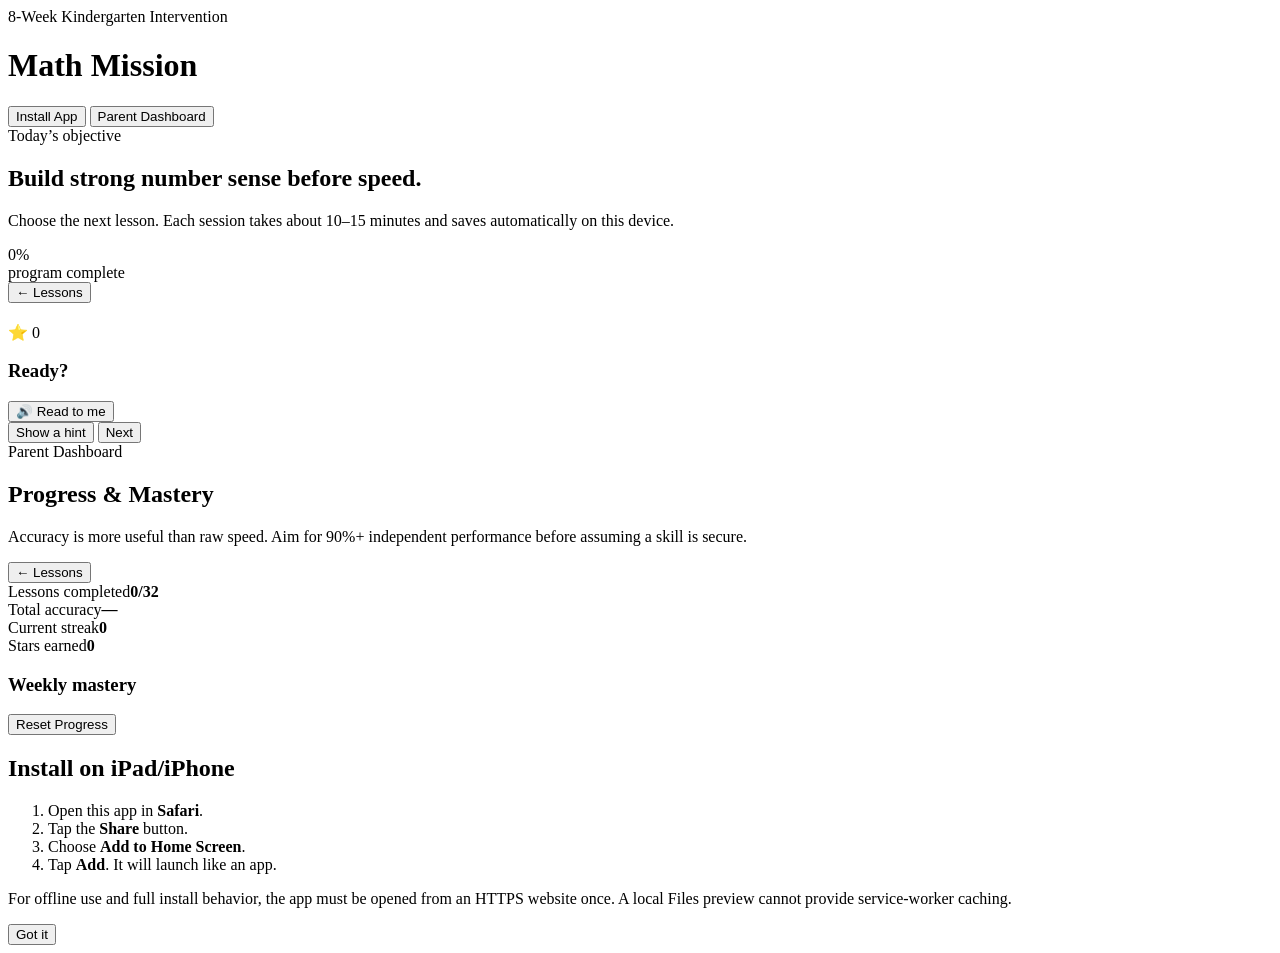
==== index.html @ c3e80261 "Add Math Mission app shell" ====
<!doctype html>
<html lang="en">
<head>
  <meta charset="utf-8">
  <meta name="viewport" content="width=device-width, initial-scale=1, viewport-fit=cover">
  <meta name="theme-color" content="#111827">
  <meta name="apple-mobile-web-app-capable" content="yes">
  <meta name="apple-mobile-web-app-status-bar-style" content="black-translucent">
  <meta name="apple-mobile-web-app-title" content="Math Mission">
  <meta name="mobile-web-app-capable" content="yes">
  <meta name="description" content="An 8-week interactive kindergarten mathematics intervention aligned to foundational Eureka Math² concepts.">
  <link rel="manifest" href="manifest.webmanifest">
  <link rel="apple-touch-icon" href="icons/icon-180.png">
  <link rel="icon" href="icons/icon-192.png" sizes="192x192">
  <link rel="stylesheet" href="styles.css">
  <title>Kindergarten Math Mission</title>
</head>
<body>
  <div id="app" class="app-shell">
    <header class="topbar">
      <div>
        <div class="eyebrow">8-Week Kindergarten Intervention</div>
        <h1>Math Mission</h1>
      </div>
      <div class="top-actions">
        <button id="installBtn" class="btn secondary" type="button">Install App</button>
        <button id="parentBtn" class="btn secondary" type="button">Parent Dashboard</button>
      </div>
    </header>

    <main>
      <section id="homeView" class="view active" aria-labelledby="homeTitle">
        <div class="hero card">
          <div>
            <div class="eyebrow">Today’s objective</div>
            <h2 id="homeTitle">Build strong number sense before speed.</h2>
            <p>Choose the next lesson. Each session takes about 10–15 minutes and saves automatically on this device.</p>
          </div>
          <div class="hero-score">
            <div class="big-number" id="overallPct">0%</div>
            <div class="muted">program complete</div>
          </div>
        </div>

        <div class="progress-track" aria-label="Overall program progress"><div id="overallBar" class="progress-bar"></div></div>

        <div class="week-grid" id="weekGrid"></div>
      </section>

      <section id="lessonView" class="view" aria-live="polite">
        <div class="lesson-head">
          <button id="backBtn" class="btn secondary" type="button">← Lessons</button>
          <div class="lesson-meta">
            <div id="lessonEyebrow" class="eyebrow"></div>
            <h2 id="lessonTitle"></h2>
            <p id="lessonGoal" class="muted"></p>
          </div>
          <div class="lesson-score" id="lessonScore">⭐ 0</div>
        </div>

        <div class="progress-track"><div id="lessonBar" class="progress-bar"></div></div>

        <div class="activity card">
          <div class="activity-top">
            <div>
              <div id="roundLabel" class="eyebrow"></div>
              <h3 id="promptText">Ready?</h3>
            </div>
            <button id="speakBtn" class="btn secondary" type="button">🔊 Read to me</button>
          </div>
          <div id="activityStage" class="activity-stage"></div>
          <div id="feedback" class="feedback" role="status"></div>
          <div class="activity-actions">
            <button id="hintBtn" class="btn secondary hidden" type="button">Show a hint</button>
            <button id="nextBtn" class="btn primary hidden" type="button">Next</button>
          </div>
        </div>
      </section>

      <section id="parentView" class="view" aria-labelledby="parentTitle">
        <div class="parent-head">
          <div>
            <div class="eyebrow">Parent Dashboard</div>
            <h2 id="parentTitle">Progress & Mastery</h2>
            <p class="muted">Accuracy is more useful than raw speed. Aim for 90%+ independent performance before assuming a skill is secure.</p>
          </div>
          <button id="parentBackBtn" class="btn secondary" type="button">← Lessons</button>
        </div>
        <div class="stats-grid">
          <div class="stat card"><span>Lessons completed</span><strong id="statLessons">0/32</strong></div>
          <div class="stat card"><span>Total accuracy</span><strong id="statAccuracy">—</strong></div>
          <div class="stat card"><span>Current streak</span><strong id="statStreak">0</strong></div>
          <div class="stat card"><span>Stars earned</span><strong id="statStars">0</strong></div>
        </div>
        <div class="card">
          <div class="section-title-row"><h3>Weekly mastery</h3><button id="resetBtn" class="btn danger" type="button">Reset Progress</button></div>
          <div id="parentTableWrap" class="table-wrap"></div>
        </div>
      </section>
    </main>

    <div id="installModal" class="modal hidden" role="dialog" aria-modal="true" aria-labelledby="installTitle">
      <div class="modal-card">
        <h2 id="installTitle">Install on iPad/iPhone</h2>
        <ol>
          <li>Open this app in <strong>Safari</strong>.</li>
          <li>Tap the <strong>Share</strong> button.</li>
          <li>Choose <strong>Add to Home Screen</strong>.</li>
          <li>Tap <strong>Add</strong>. It will launch like an app.</li>
        </ol>
        <p class="muted">For offline use and full install behavior, the app must be opened from an HTTPS website once. A local Files preview cannot provide service-worker caching.</p>
        <button id="closeInstall" class="btn primary" type="button">Got it</button>
      </div>
    </div>
  </div>
  <script src="app.js" defer></script>
</body>
</html>
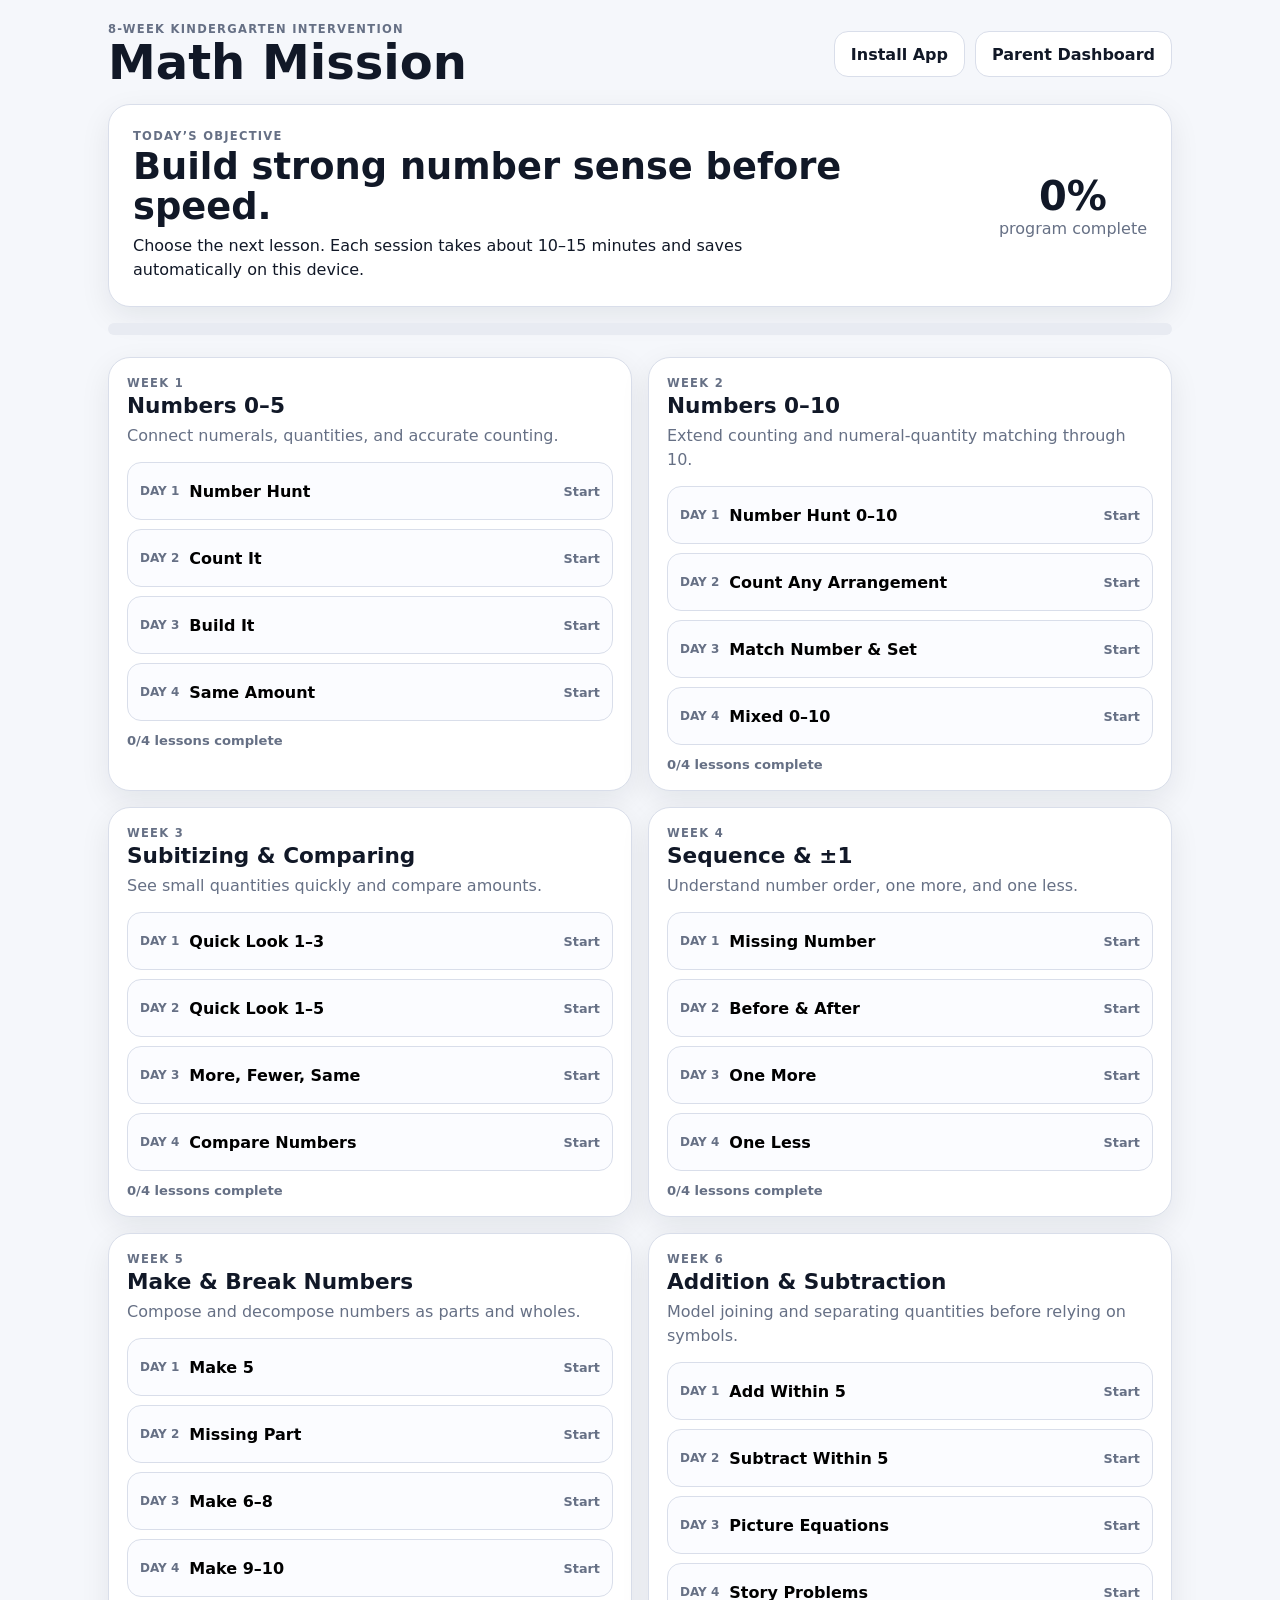
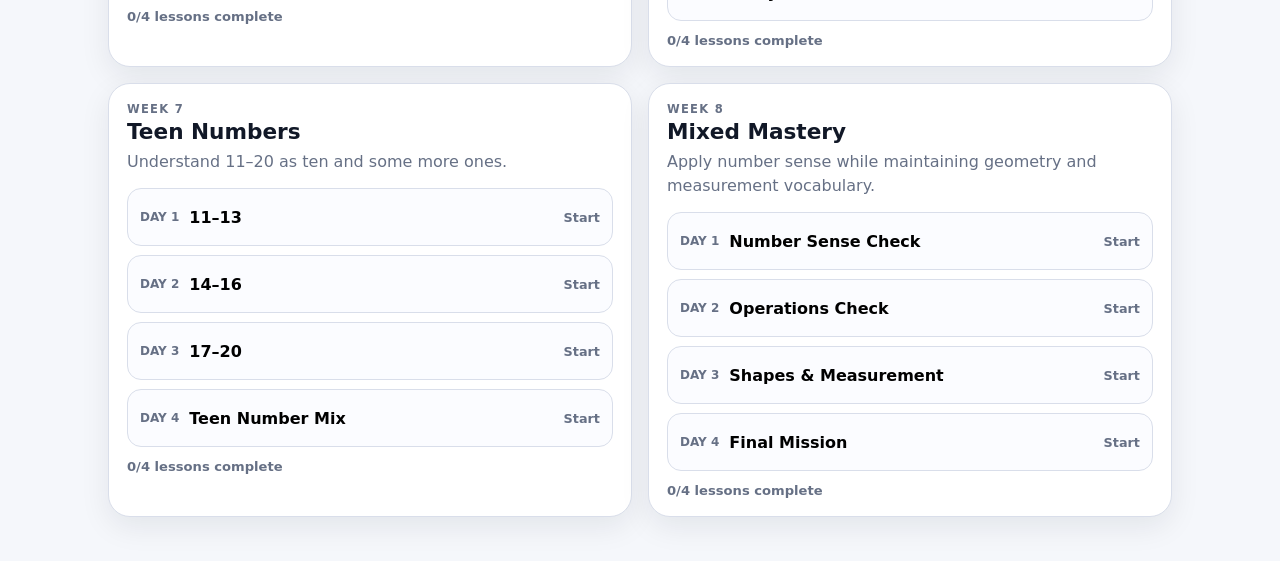
==== commit 6c04386a: "Use verified PWA icon asset" ====
--- a/index.html
+++ b/index.html
@@ -10,7 +10,7 @@
   <meta name="mobile-web-app-capable" content="yes">
   <meta name="description" content="An 8-week interactive kindergarten mathematics intervention aligned to foundational Eureka Math² concepts.">
   <link rel="manifest" href="manifest.webmanifest">
-  <link rel="apple-touch-icon" href="icons/icon-180.png">
+  <link rel="apple-touch-icon" href="icons/icon-192.png">
   <link rel="icon" href="icons/icon-192.png" sizes="192x192">
   <link rel="stylesheet" href="styles.css">
   <title>Kindergarten Math Mission</title>
--- a/styles.css
+++ b/styles.css
@@ -0,0 +1,28 @@
+:root{
+  --bg:#f5f7fb;--panel:#ffffff;--text:#111827;--muted:#667085;--border:#d9deea;
+  --accent:#4f46e5;--accent2:#7c3aed;--good:#16794b;--bad:#b42318;--warn:#9a6700;
+  --shadow:0 10px 30px rgba(17,24,39,.08);--radius:22px;
+}
+*{box-sizing:border-box}
+html{font-family:Inter,ui-rounded,"SF Pro Rounded","SF Pro Display",system-ui,-apple-system,BlinkMacSystemFont,"Segoe UI",sans-serif;background:var(--bg);color:var(--text)}
+body{margin:0;min-width:320px;background:var(--bg)}
+button,input{font:inherit}
+button{touch-action:manipulation}
+button:focus-visible{outline:4px solid rgba(79,70,229,.25);outline-offset:2px}
+.app-shell{max-width:1100px;margin:0 auto;padding:18px 18px 44px}
+.topbar,.lesson-head,.parent-head,.activity-top,.section-title-row{display:flex;align-items:center;justify-content:space-between;gap:16px;flex-wrap:wrap}
+.topbar{padding:4px 0 18px}.topbar h1,.parent-head h2,.lesson-meta h2{margin:2px 0 0}.top-actions{display:flex;gap:10px;flex-wrap:wrap}
+.eyebrow{text-transform:uppercase;letter-spacing:.11em;font-weight:800;font-size:.72rem;color:var(--muted)}
+h1{font-size:clamp(2rem,4vw,3rem);line-height:1;margin:0}h2{font-size:clamp(1.55rem,3vw,2.3rem);line-height:1.08}h3{font-size:1.35rem;margin:0}
+p{line-height:1.5}.muted{color:var(--muted)}
+.card{background:var(--panel);border:1px solid var(--border);border-radius:var(--radius);box-shadow:var(--shadow)}
+.hero{padding:24px;display:grid;grid-template-columns:1fr auto;gap:22px;align-items:center}.hero h2{margin:4px 0 8px}.hero p{margin:0;max-width:700px}.hero-score{text-align:center;min-width:130px}.big-number{font-weight:900;font-size:2.5rem}
+.btn{min-height:46px;border-radius:14px;border:1px solid transparent;padding:10px 16px;font-weight:800;cursor:pointer;background:var(--panel);color:var(--text)}.btn.primary{background:var(--accent);color:white}.btn.secondary{border-color:var(--border)}.btn.danger{border-color:#f4c7c3;color:var(--bad);background:#fff7f6}.btn:disabled{opacity:.45;cursor:not-allowed}
+.progress-track{height:12px;background:#e8ebf2;border-radius:999px;overflow:hidden;margin:16px 0 22px}.progress-bar{height:100%;width:0;background:linear-gradient(90deg,var(--accent),var(--accent2));transition:width .25s ease}
+.week-grid{display:grid;grid-template-columns:repeat(2,minmax(0,1fr));gap:16px}.week-card{padding:18px}.week-card h3{margin:3px 0 6px}.week-card p{margin:0 0 14px}.lesson-list{display:grid;gap:9px}.lesson-row{width:100%;display:grid;grid-template-columns:auto 1fr auto;align-items:center;gap:10px;text-align:left;border:1px solid var(--border);background:#fbfcff;border-radius:14px;padding:11px 12px;cursor:pointer;min-height:58px}.lesson-row:hover{border-color:#b8c0d5}.lesson-row .day{font-size:.75rem;color:var(--muted);font-weight:800}.lesson-row .name{font-weight:850}.lesson-row .status{font-size:.8rem;color:var(--muted);font-weight:800}.lesson-row.complete{border-color:#b7e1cf;background:#f4fbf7}.week-progress{font-size:.82rem;font-weight:800;color:var(--muted);margin-top:12px}
+.view{display:none}.view.active{display:block}.lesson-head{align-items:flex-start}.lesson-meta{flex:1;min-width:220px}.lesson-score{font-weight:900;border:1px solid var(--border);background:white;border-radius:999px;padding:10px 14px}.activity{padding:22px}.activity-stage{min-height:300px;display:flex;align-items:center;justify-content:center;flex-direction:column;padding:20px 4px}.feedback{min-height:34px;text-align:center;font-size:1.15rem;font-weight:900}.feedback.good{color:var(--good)}.feedback.bad{color:var(--bad)}.feedback.hint{color:var(--warn)}.activity-actions{display:flex;gap:10px;justify-content:center;flex-wrap:wrap;margin-top:10px}.hidden{display:none!important}
+.choice-grid{display:grid;grid-template-columns:repeat(3,minmax(0,1fr));gap:12px;width:min(100%,560px)}.choice{min-height:86px;border:2px solid var(--border);border-radius:20px;background:white;font-size:2.1rem;font-weight:900;cursor:pointer}.choice.smalltext{font-size:1.15rem}.choice.selected{border-color:var(--accent);background:#f3f2ff}.prompt-big{text-align:center;font-size:clamp(2rem,7vw,4.1rem);font-weight:950;margin-bottom:20px}.dots{display:flex;flex-wrap:wrap;justify-content:center;align-items:center;gap:14px;max-width:520px;min-height:150px}.dot{width:58px;height:58px;border-radius:50%;background:#111827}.dot.ghost{background:#cbd2df}.ten-frame{display:grid;grid-template-columns:repeat(5,64px);gap:8px;padding:10px;border:3px solid #111827;border-radius:14px;background:white}.ten-cell{width:64px;height:64px;border:2px solid #98a2b3;border-radius:10px;background:#f8fafc}.ten-cell.on{background:#111827;border-color:#111827}.ten-cell.removed{background:#fee4e2;border-color:#f97066;position:relative}.ten-cell.removed:after{content:"×";position:absolute;inset:0;display:grid;place-items:center;color:#b42318;font-size:2rem;font-weight:900}.compare-wrap{display:grid;grid-template-columns:1fr auto 1fr;gap:18px;align-items:center;width:min(100%,680px)}.compare-box{min-height:180px;border:2px solid var(--border);border-radius:20px;display:flex;align-items:center;justify-content:center;flex-wrap:wrap;gap:10px;padding:16px;background:white}.vs{font-weight:950;color:var(--muted)}.number-card{font-size:clamp(4rem,14vw,8rem);font-weight:950;line-height:1}.sequence{display:flex;gap:10px;align-items:center;justify-content:center;flex-wrap:wrap}.seq-item{width:64px;height:64px;border:2px solid var(--border);background:white;border-radius:14px;display:grid;place-items:center;font-size:1.8rem;font-weight:900}.seq-item.blank{border-style:dashed;color:var(--accent)}.equation{font-size:clamp(2.2rem,8vw,4.8rem);font-weight:950}.story{font-size:1.3rem;font-weight:750;line-height:1.5;max-width:700px;text-align:center}.shape-stage{display:flex;align-items:center;justify-content:center;min-height:180px}.shape{display:inline-block}.circle{width:120px;height:120px;border-radius:50%;background:#111827}.square{width:120px;height:120px;background:#111827}.rectangle{width:170px;height:100px;background:#111827}.triangle{width:0;height:0;border-left:68px solid transparent;border-right:68px solid transparent;border-bottom:120px solid #111827}.hexagon{width:120px;height:70px;background:#111827;position:relative}.hexagon:before,.hexagon:after{content:"";position:absolute;left:0;border-left:60px solid transparent;border-right:60px solid transparent}.hexagon:before{bottom:100%;border-bottom:35px solid #111827}.hexagon:after{top:100%;border-top:35px solid #111827}.bars{display:flex;align-items:flex-end;justify-content:center;gap:35px;min-height:180px}.bar-choice{border:2px solid var(--border);background:white;border-radius:16px;padding:14px;cursor:pointer}.bar{height:36px;background:#111827;border-radius:9px}.sort-scene{display:flex;flex-wrap:wrap;gap:12px;justify-content:center;max-width:560px}.sort-item{width:62px;height:62px;display:grid;place-items:center;font-size:2.6rem}
+.stats-grid{display:grid;grid-template-columns:repeat(4,minmax(0,1fr));gap:14px;margin:20px 0}.stat{padding:18px}.stat span{display:block;color:var(--muted);font-weight:700;font-size:.86rem}.stat strong{display:block;font-size:1.8rem;margin-top:4px}.parent-head{align-items:flex-start}.section-title-row{margin-bottom:12px}.table-wrap{overflow-x:auto}.progress-table{width:100%;border-collapse:collapse;min-width:720px}.progress-table th,.progress-table td{text-align:left;padding:12px;border-bottom:1px solid var(--border);font-size:.9rem}.badge{display:inline-flex;align-items:center;border-radius:999px;padding:5px 9px;font-weight:850;font-size:.78rem}.badge.good{background:#eaf8f1;color:var(--good)}.badge.mid{background:#fff6df;color:var(--warn)}.badge.low{background:#fff1f0;color:var(--bad)}.modal{position:fixed;inset:0;background:rgba(17,24,39,.56);display:grid;place-items:center;padding:20px;z-index:100}.modal-card{width:min(100%,520px);background:white;border-radius:24px;padding:24px;box-shadow:var(--shadow)}.modal-card ol{line-height:1.8;padding-left:22px}
+@media(max-width:760px){.app-shell{padding:12px 12px 36px}.week-grid{grid-template-columns:1fr}.hero{grid-template-columns:1fr}.hero-score{text-align:left}.stats-grid{grid-template-columns:repeat(2,1fr)}.activity{padding:16px}.activity-stage{min-height:270px}.ten-frame{grid-template-columns:repeat(5,minmax(0,1fr));width:min(100%,360px)}.ten-cell{width:100%;aspect-ratio:1/1;height:auto;min-height:48px}.compare-wrap{grid-template-columns:1fr;gap:10px}.vs{text-align:center}.choice-grid{grid-template-columns:repeat(2,minmax(0,1fr))}.choice{min-height:76px}.dot{width:48px;height:48px}}
+@media(max-width:420px){.stats-grid{grid-template-columns:1fr 1fr}.choice-grid{grid-template-columns:repeat(2,1fr)}.top-actions{width:100%}.top-actions .btn{flex:1}.prompt-big{font-size:2.5rem}}
+@media(prefers-reduced-motion:reduce){*{scroll-behavior:auto!important;transition:none!important}}
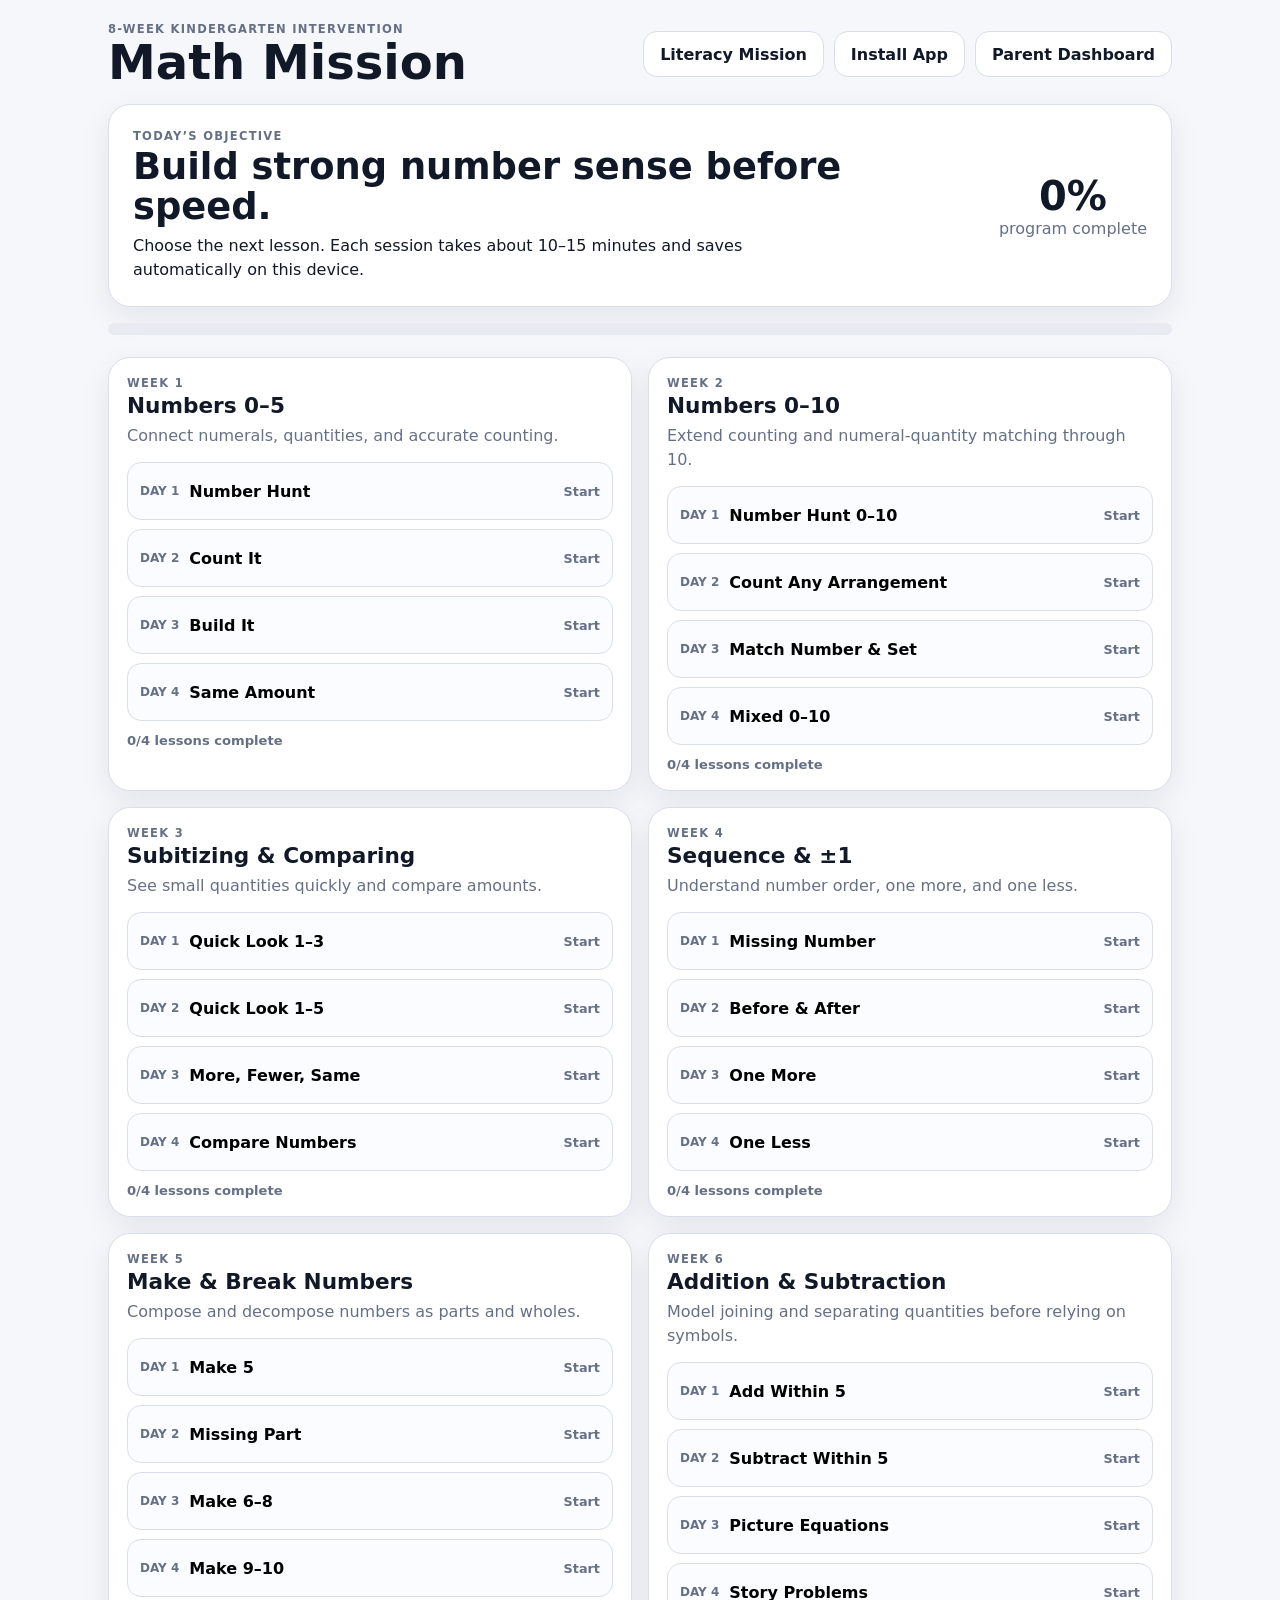
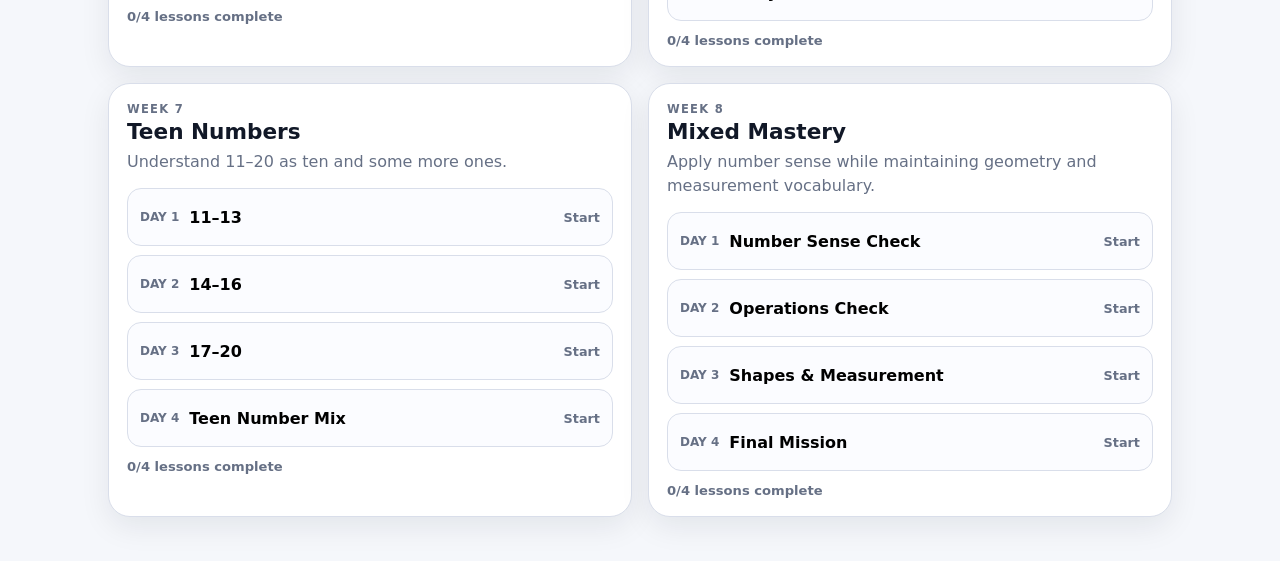
==== commit 6c2235e6: "Link Math Mission to Literacy Mission" ====
--- a/index.html
+++ b/index.html
@@ -23,6 +23,7 @@
         <h1>Math Mission</h1>
       </div>
       <div class="top-actions">
+        <a href="literacy/" class="btn secondary" style="text-decoration:none;display:inline-flex;align-items:center;justify-content:center">Literacy Mission</a>
         <button id="installBtn" class="btn secondary" type="button">Install App</button>
         <button id="parentBtn" class="btn secondary" type="button">Parent Dashboard</button>
       </div>
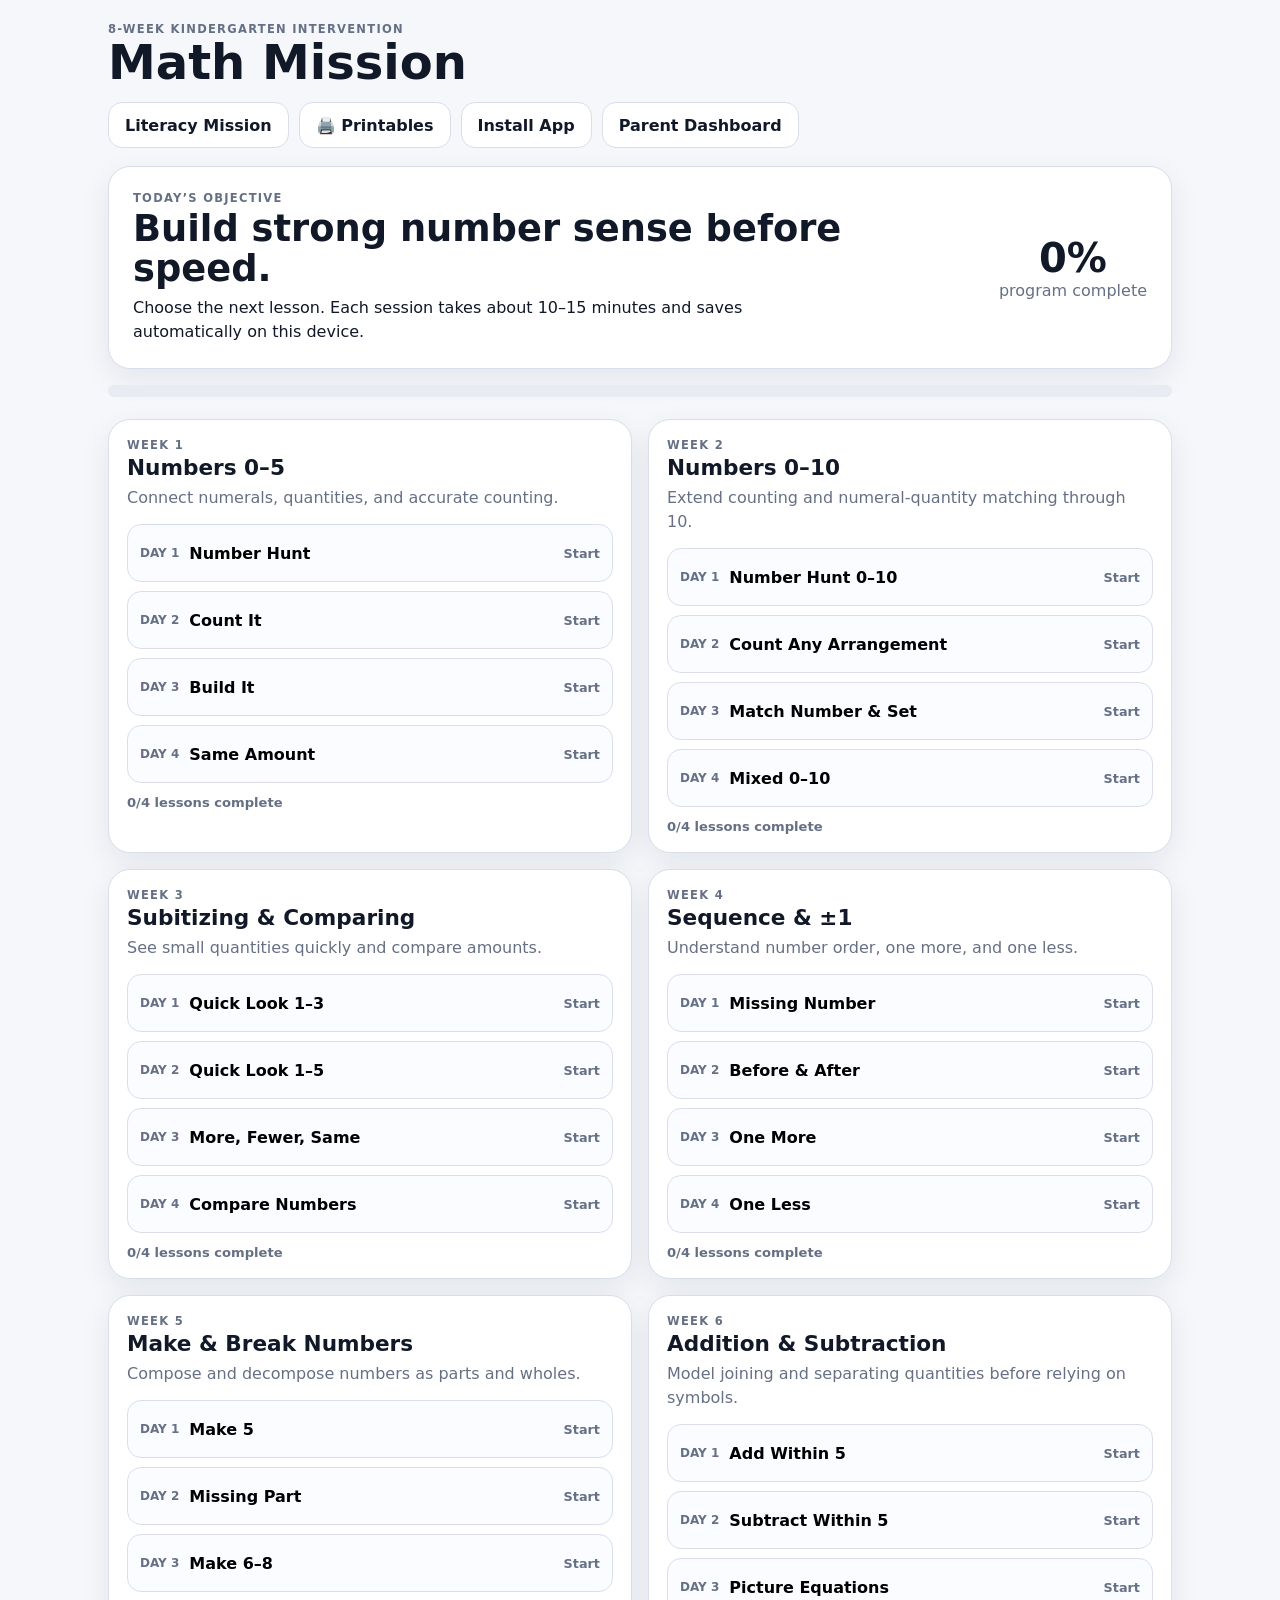
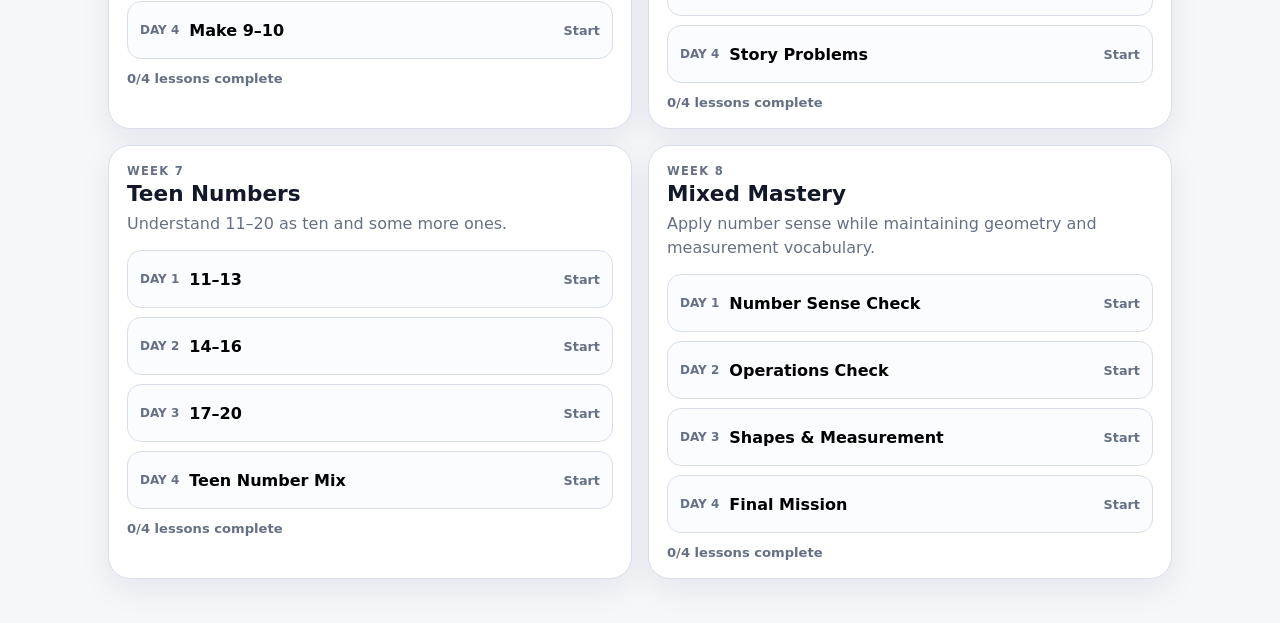
==== commit 3df84864: "Add printables to Math Mission navigation" ====
--- a/index.html
+++ b/index.html
@@ -24,6 +24,7 @@
       </div>
       <div class="top-actions">
         <a href="literacy/" class="btn secondary" style="text-decoration:none;display:inline-flex;align-items:center;justify-content:center">Literacy Mission</a>
+        <a href="worksheets.html" class="btn secondary" style="text-decoration:none;display:inline-flex;align-items:center;justify-content:center">🖨️ Printables</a>
         <button id="installBtn" class="btn secondary" type="button">Install App</button>
         <button id="parentBtn" class="btn secondary" type="button">Parent Dashboard</button>
       </div>
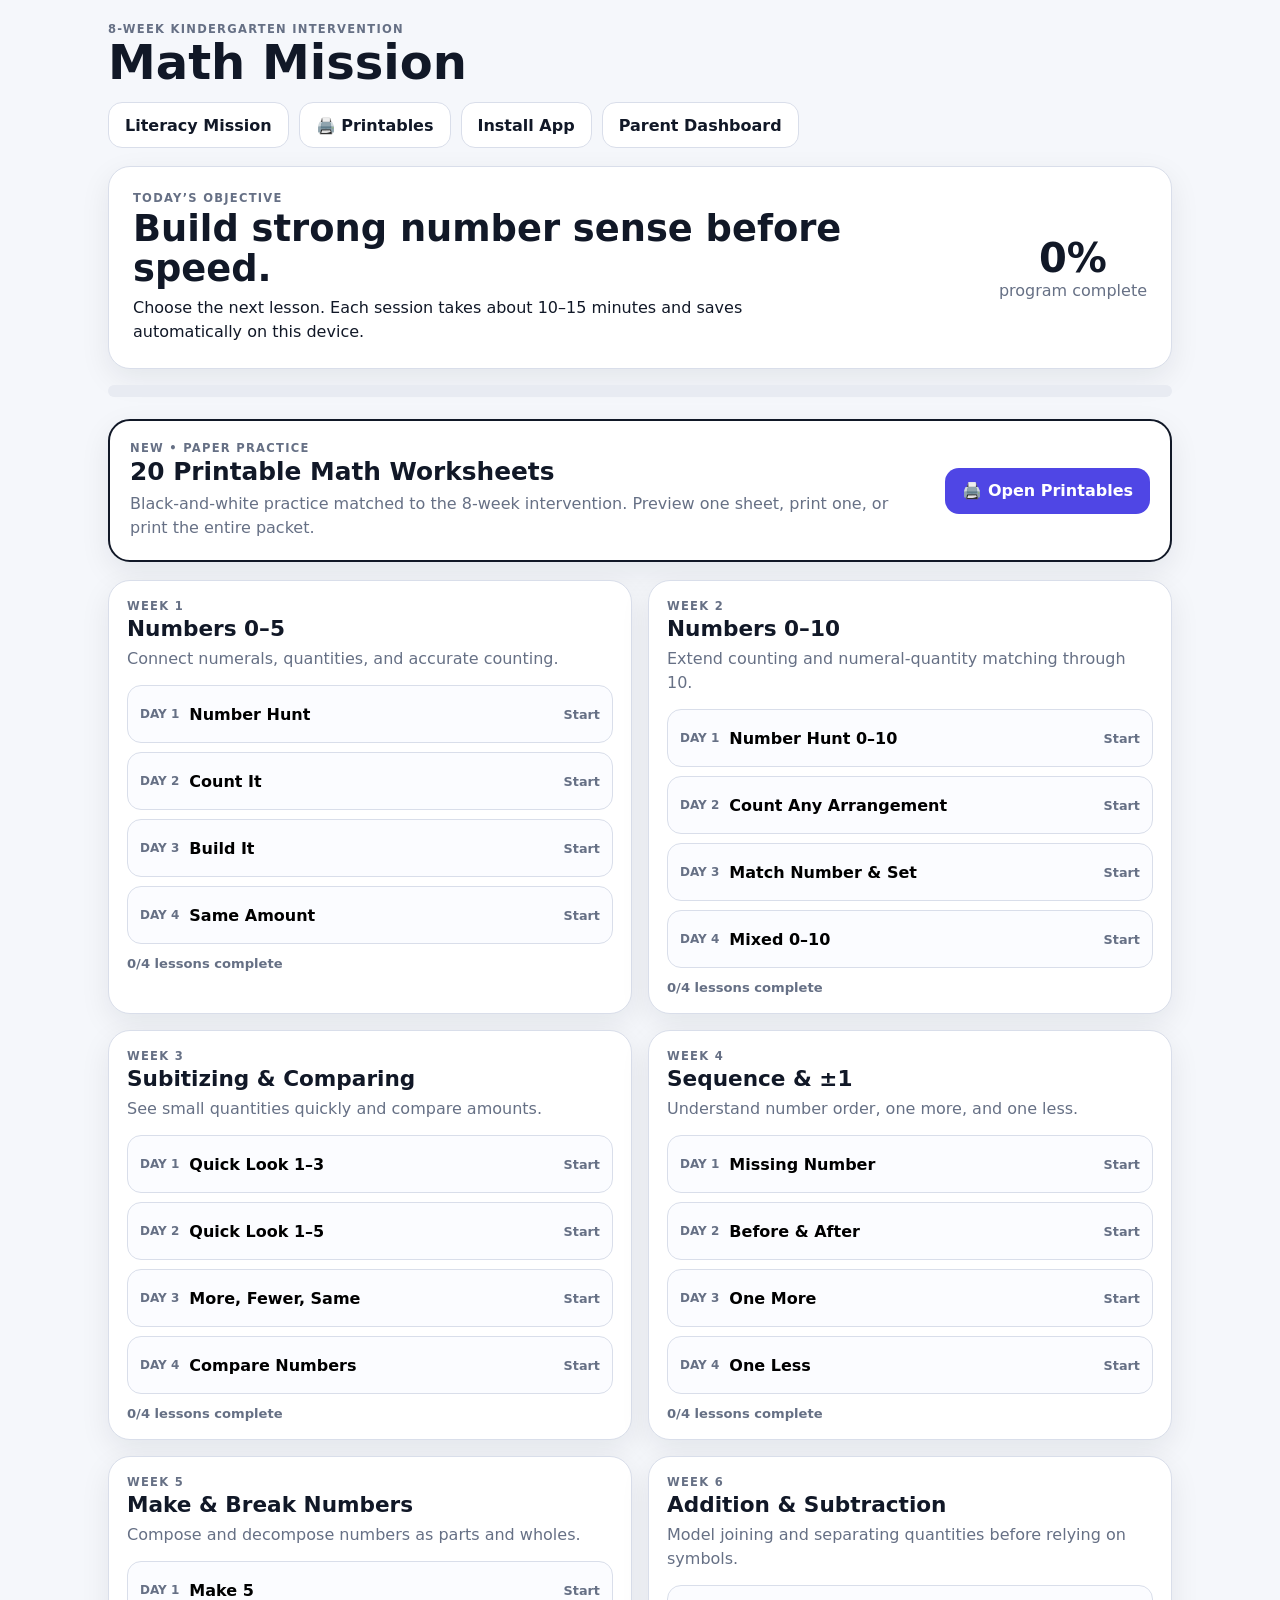
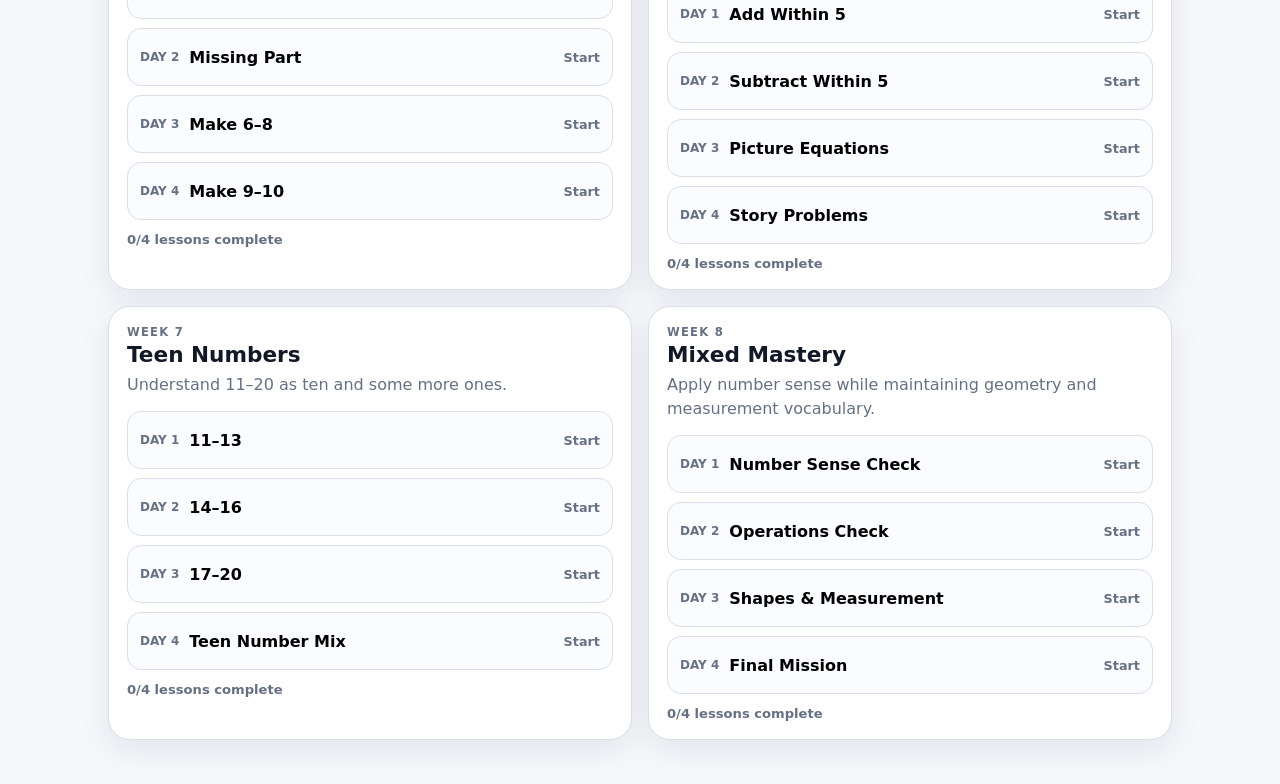
==== commit 97df7e76: "Feature printable worksheets on Math Mission home screen" ====
--- a/index.html
+++ b/index.html
@@ -45,6 +45,15 @@
         </div>
 
         <div class="progress-track" aria-label="Overall program progress"><div id="overallBar" class="progress-bar"></div></div>
+
+        <div class="card" style="padding:20px;margin-bottom:18px;display:flex;align-items:center;justify-content:space-between;gap:16px;flex-wrap:wrap;border:2px solid #111827">
+          <div style="min-width:220px;flex:1">
+            <div class="eyebrow">New • Paper Practice</div>
+            <h2 style="margin:4px 0 6px;font-size:1.55rem">20 Printable Math Worksheets</h2>
+            <p class="muted" style="margin:0">Black-and-white practice matched to the 8-week intervention. Preview one sheet, print one, or print the entire packet.</p>
+          </div>
+          <a href="worksheets.html" class="btn primary" style="text-decoration:none;display:inline-flex;align-items:center;justify-content:center;min-width:170px">🖨️ Open Printables</a>
+        </div>
 
         <div class="week-grid" id="weekGrid"></div>
       </section>
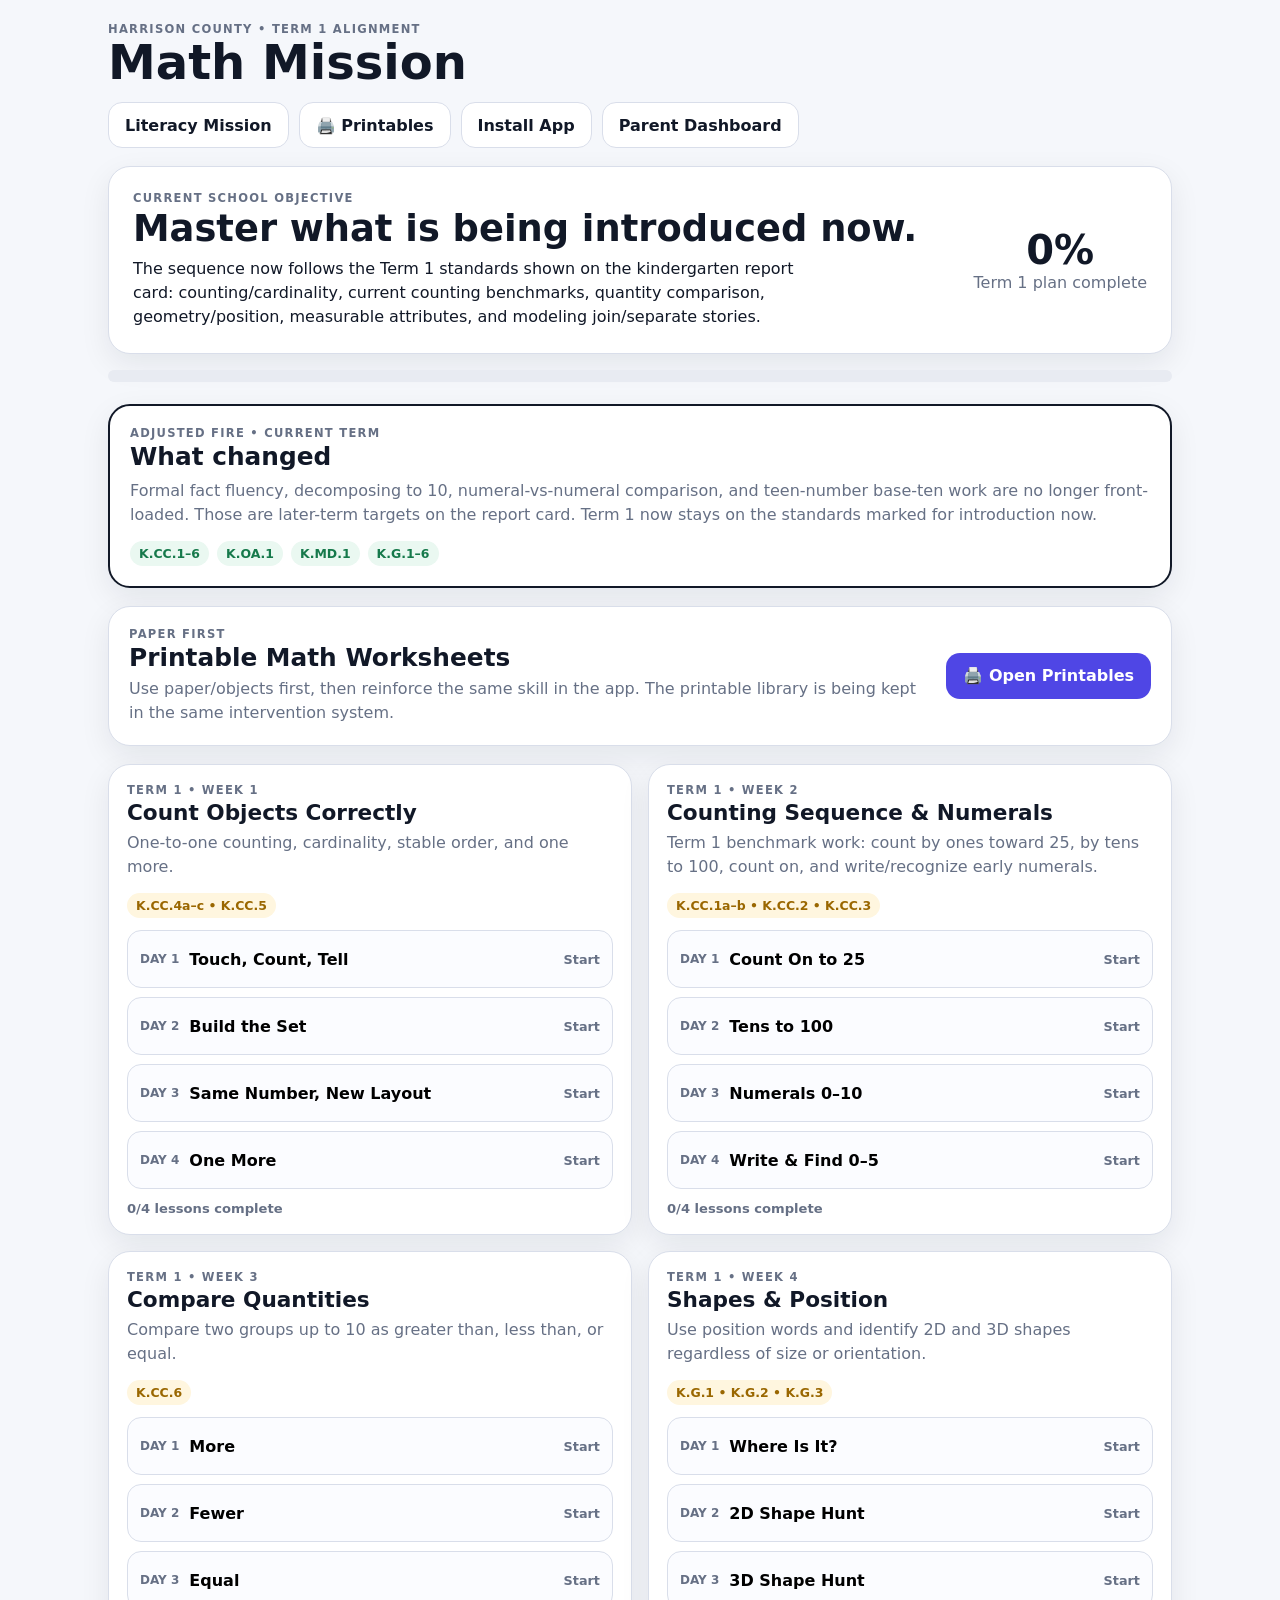
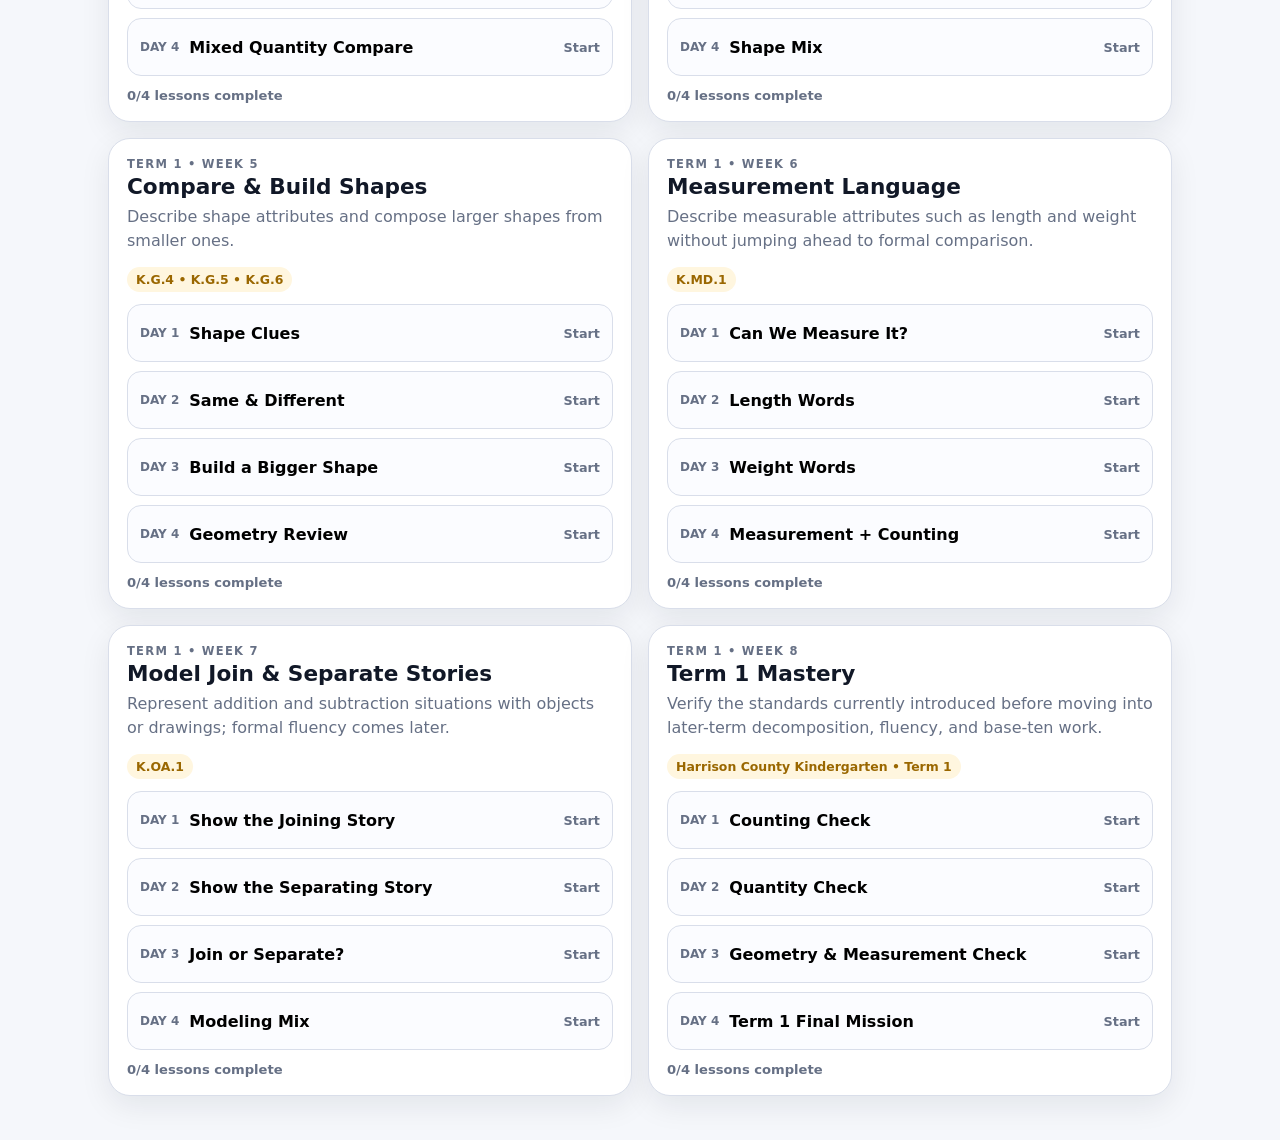
==== commit 985fc6d9: "Align Math Mission home to Harrison County Term 1" ====
--- a/index.html
+++ b/index.html
@@ -8,7 +8,7 @@
   <meta name="apple-mobile-web-app-status-bar-style" content="black-translucent">
   <meta name="apple-mobile-web-app-title" content="Math Mission">
   <meta name="mobile-web-app-capable" content="yes">
-  <meta name="description" content="An 8-week interactive kindergarten mathematics intervention aligned to foundational Eureka Math² concepts.">
+  <meta name="description" content="An 8-week kindergarten mathematics intervention aligned to Harrison County Term 1 standards and Eureka Math² foundations.">
   <link rel="manifest" href="manifest.webmanifest">
   <link rel="apple-touch-icon" href="icons/icon-192.png">
   <link rel="icon" href="icons/icon-192.png" sizes="192x192">
@@ -19,7 +19,7 @@
   <div id="app" class="app-shell">
     <header class="topbar">
       <div>
-        <div class="eyebrow">8-Week Kindergarten Intervention</div>
+        <div class="eyebrow">Harrison County • Term 1 Alignment</div>
         <h1>Math Mission</h1>
       </div>
       <div class="top-actions">
@@ -34,23 +34,32 @@
       <section id="homeView" class="view active" aria-labelledby="homeTitle">
         <div class="hero card">
           <div>
-            <div class="eyebrow">Today’s objective</div>
-            <h2 id="homeTitle">Build strong number sense before speed.</h2>
-            <p>Choose the next lesson. Each session takes about 10–15 minutes and saves automatically on this device.</p>
+            <div class="eyebrow">Current school objective</div>
+            <h2 id="homeTitle">Master what is being introduced now.</h2>
+            <p>The sequence now follows the Term 1 standards shown on the kindergarten report card: counting/cardinality, current counting benchmarks, quantity comparison, geometry/position, measurable attributes, and modeling join/separate stories.</p>
           </div>
           <div class="hero-score">
             <div class="big-number" id="overallPct">0%</div>
-            <div class="muted">program complete</div>
+            <div class="muted">Term 1 plan complete</div>
           </div>
         </div>
 
         <div class="progress-track" aria-label="Overall program progress"><div id="overallBar" class="progress-bar"></div></div>
 
-        <div class="card" style="padding:20px;margin-bottom:18px;display:flex;align-items:center;justify-content:space-between;gap:16px;flex-wrap:wrap;border:2px solid #111827">
+        <div class="card" style="padding:20px;margin-bottom:18px;border:2px solid #111827">
+          <div class="eyebrow">Adjusted Fire • Current Term</div>
+          <h2 style="margin:4px 0 8px;font-size:1.55rem">What changed</h2>
+          <p class="muted" style="margin:0">Formal fact fluency, decomposing to 10, numeral-vs-numeral comparison, and teen-number base-ten work are no longer front-loaded. Those are later-term targets on the report card. Term 1 now stays on the standards marked for introduction now.</p>
+          <div style="display:flex;gap:8px;flex-wrap:wrap;margin-top:14px">
+            <span class="badge good">K.CC.1–6</span><span class="badge good">K.OA.1</span><span class="badge good">K.MD.1</span><span class="badge good">K.G.1–6</span>
+          </div>
+        </div>
+
+        <div class="card" style="padding:20px;margin-bottom:18px;display:flex;align-items:center;justify-content:space-between;gap:16px;flex-wrap:wrap">
           <div style="min-width:220px;flex:1">
-            <div class="eyebrow">New • Paper Practice</div>
-            <h2 style="margin:4px 0 6px;font-size:1.55rem">20 Printable Math Worksheets</h2>
-            <p class="muted" style="margin:0">Black-and-white practice matched to the 8-week intervention. Preview one sheet, print one, or print the entire packet.</p>
+            <div class="eyebrow">Paper First</div>
+            <h2 style="margin:4px 0 6px;font-size:1.55rem">Printable Math Worksheets</h2>
+            <p class="muted" style="margin:0">Use paper/objects first, then reinforce the same skill in the app. The printable library is being kept in the same intervention system.</p>
           </div>
           <a href="worksheets.html" class="btn primary" style="text-decoration:none;display:inline-flex;align-items:center;justify-content:center;min-width:170px">🖨️ Open Printables</a>
         </div>
@@ -68,15 +77,10 @@
           </div>
           <div class="lesson-score" id="lessonScore">⭐ 0</div>
         </div>
-
         <div class="progress-track"><div id="lessonBar" class="progress-bar"></div></div>
-
         <div class="activity card">
           <div class="activity-top">
-            <div>
-              <div id="roundLabel" class="eyebrow"></div>
-              <h3 id="promptText">Ready?</h3>
-            </div>
+            <div><div id="roundLabel" class="eyebrow"></div><h3 id="promptText">Ready?</h3></div>
             <button id="speakBtn" class="btn secondary" type="button">🔊 Read to me</button>
           </div>
           <div id="activityStage" class="activity-stage"></div>
@@ -91,9 +95,9 @@
       <section id="parentView" class="view" aria-labelledby="parentTitle">
         <div class="parent-head">
           <div>
-            <div class="eyebrow">Parent Dashboard</div>
+            <div class="eyebrow">Parent Dashboard • Term 1</div>
             <h2 id="parentTitle">Progress & Mastery</h2>
-            <p class="muted">Accuracy is more useful than raw speed. Aim for 90%+ independent performance before assuming a skill is secure.</p>
+            <p class="muted">Use independent accuracy as the decision rule. 90%+ = secure; 80–89% = advance with review; 70–79% = repeat; below 70% = reduce difficulty and reteach.</p>
           </div>
           <button id="parentBackBtn" class="btn secondary" type="button">← Lessons</button>
         </div>
@@ -104,7 +108,7 @@
           <div class="stat card"><span>Stars earned</span><strong id="statStars">0</strong></div>
         </div>
         <div class="card">
-          <div class="section-title-row"><h3>Weekly mastery</h3><button id="resetBtn" class="btn danger" type="button">Reset Progress</button></div>
+          <div class="section-title-row"><h3>Weekly standards mastery</h3><button id="resetBtn" class="btn danger" type="button">Reset Progress</button></div>
           <div id="parentTableWrap" class="table-wrap"></div>
         </div>
       </section>
@@ -113,17 +117,12 @@
     <div id="installModal" class="modal hidden" role="dialog" aria-modal="true" aria-labelledby="installTitle">
       <div class="modal-card">
         <h2 id="installTitle">Install on iPad/iPhone</h2>
-        <ol>
-          <li>Open this app in <strong>Safari</strong>.</li>
-          <li>Tap the <strong>Share</strong> button.</li>
-          <li>Choose <strong>Add to Home Screen</strong>.</li>
-          <li>Tap <strong>Add</strong>. It will launch like an app.</li>
-        </ol>
-        <p class="muted">For offline use and full install behavior, the app must be opened from an HTTPS website once. A local Files preview cannot provide service-worker caching.</p>
+        <ol><li>Open this app in <strong>Safari</strong>.</li><li>Tap <strong>Share</strong>.</li><li>Choose <strong>Add to Home Screen</strong>.</li><li>Tap <strong>Add</strong>.</li></ol>
+        <p class="muted">Offline caching requires the app to load from the HTTPS site at least once.</p>
         <button id="closeInstall" class="btn primary" type="button">Got it</button>
       </div>
     </div>
   </div>
-  <script src="app.js" defer></script>
+  <script src="app-term1.js" defer></script>
 </body>
-</html>
+</html>
